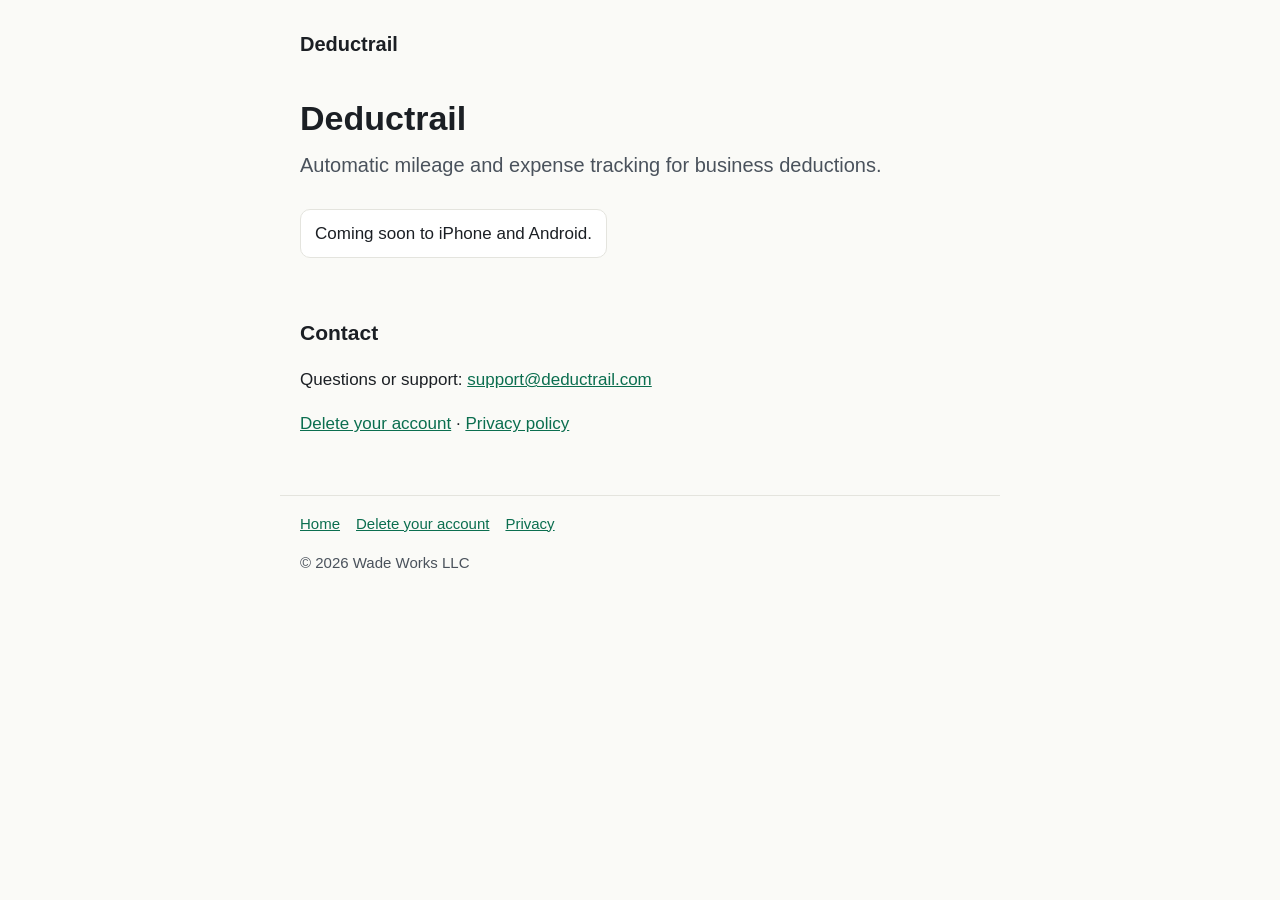
==== index.html @ d287986d "Deductrail static site: landing, delete-account, privacy placeholder" ====
<!doctype html>
<html lang="en">
<head>
  <meta charset="utf-8">
  <meta name="viewport" content="width=device-width, initial-scale=1">
  <title>Deductrail: mileage and expense tracking</title>
  <meta name="description" content="Automatic mileage and expense tracking for business deductions.">
  <meta name="referrer" content="no-referrer">
  <link rel="stylesheet" href="/style.css">
</head>
<body>
  <header><a class="brand" href="/">Deductrail</a></header>
  <main>
    <h1>Deductrail</h1>
    <p class="lede">Automatic mileage and expense tracking for business deductions.</p>
    <p class="note">Coming soon to iPhone and Android.</p>
    <h2>Contact</h2>
    <p>Questions or support: <a href="mailto:support@deductrail.com">support@deductrail.com</a></p>
    <p><a href="/delete-account/">Delete your account</a> · <a href="/privacy/">Privacy policy</a></p>
  </main>
  <footer>
    <nav><a href="/">Home</a><a href="/delete-account/">Delete your account</a><a href="/privacy/">Privacy</a></nav>
    <p>© 2026 Wade Works LLC</p>
  </footer>
</body>
</html>
---- style.css ----
:root{--ink:#1b1f24;--ink2:#4a525c;--bg:#fafaf7;--card:#fff;--line:#e4e4de;--accent:#0b6e4f}
*{box-sizing:border-box}
html{-webkit-text-size-adjust:100%}
body{margin:0;font:17px/1.6 -apple-system,BlinkMacSystemFont,"Segoe UI",Roboto,Helvetica,Arial,sans-serif;color:var(--ink);background:var(--bg)}
a{color:var(--accent)}
header,main,footer{max-width:720px;margin:0 auto;padding:0 20px}
header{padding-top:28px}
header a.brand{font-weight:700;font-size:20px;text-decoration:none;color:var(--ink)}
main{padding-top:24px;padding-bottom:40px}
h1{font-size:34px;line-height:1.2;margin:.4em 0 .3em}
h2{font-size:21px;margin:1.8em 0 .4em}
.lede{font-size:20px;color:var(--ink2);margin-top:0}
.note{display:inline-block;background:var(--card);border:1px solid var(--line);border-radius:10px;padding:10px 14px;margin:8px 0 20px}
ol,ul{padding-left:1.3em}
li{margin:.3em 0}
code,.mono{font-family:ui-monospace,SFMono-Regular,Menlo,Consolas,monospace;font-size:.95em;background:#eef0ea;padding:1px 5px;border-radius:4px}
footer{border-top:1px solid var(--line);padding-top:16px;padding-bottom:32px;color:var(--ink2);font-size:15px}
footer nav a{margin-right:16px}
@media (max-width:480px){body{font-size:16px}h1{font-size:28px}.lede{font-size:18px}}
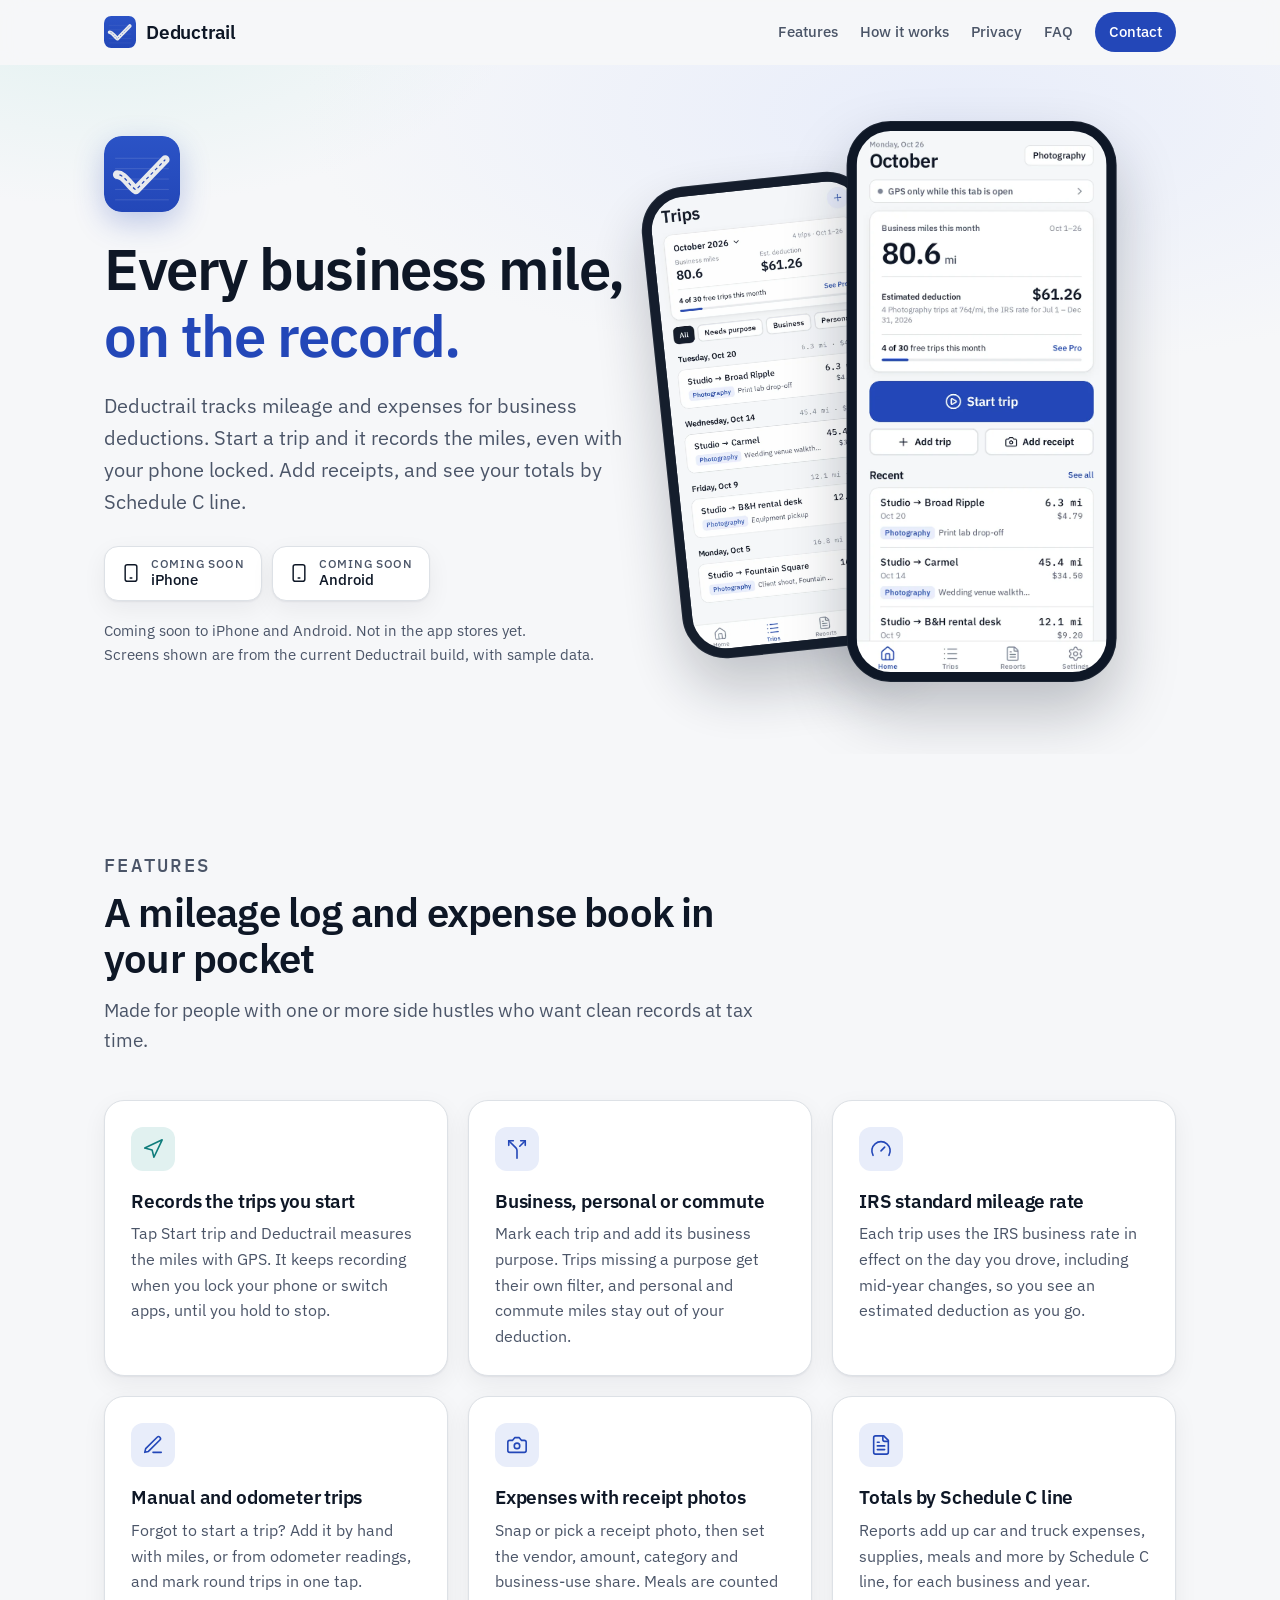
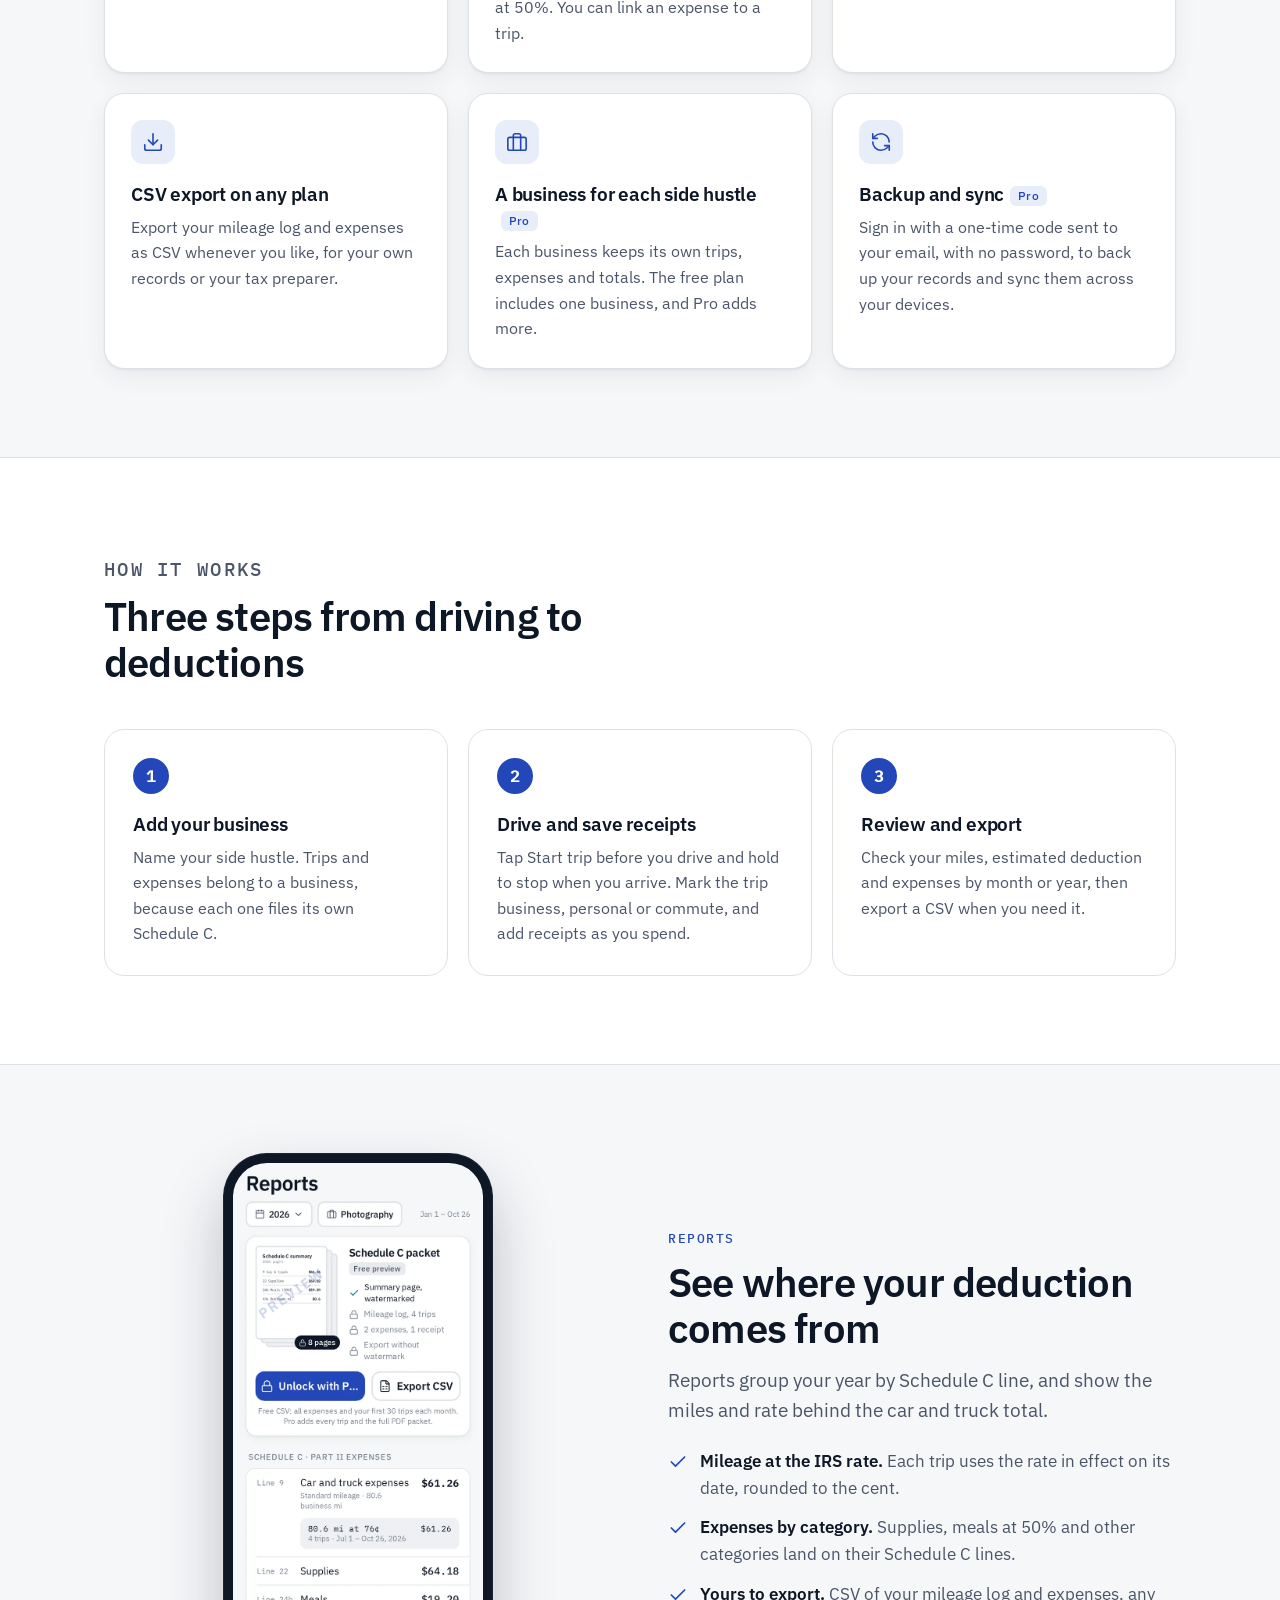
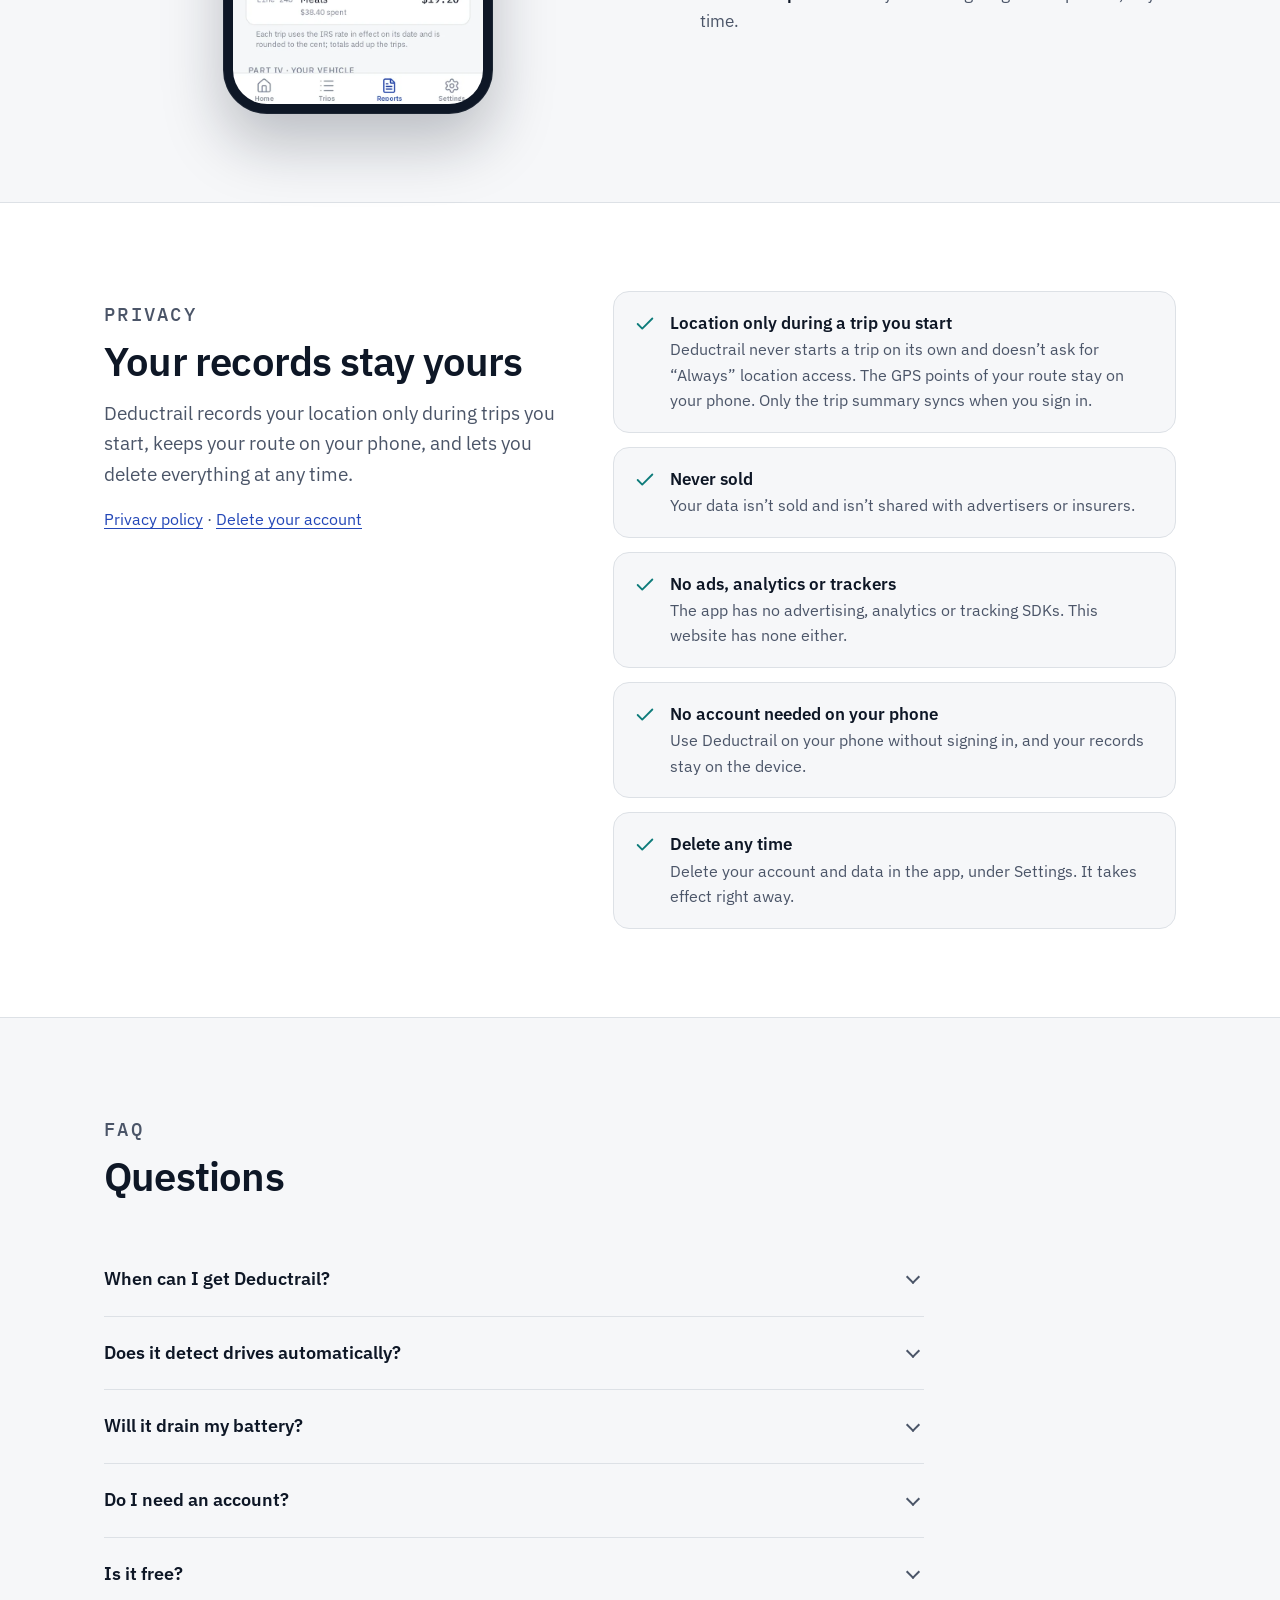
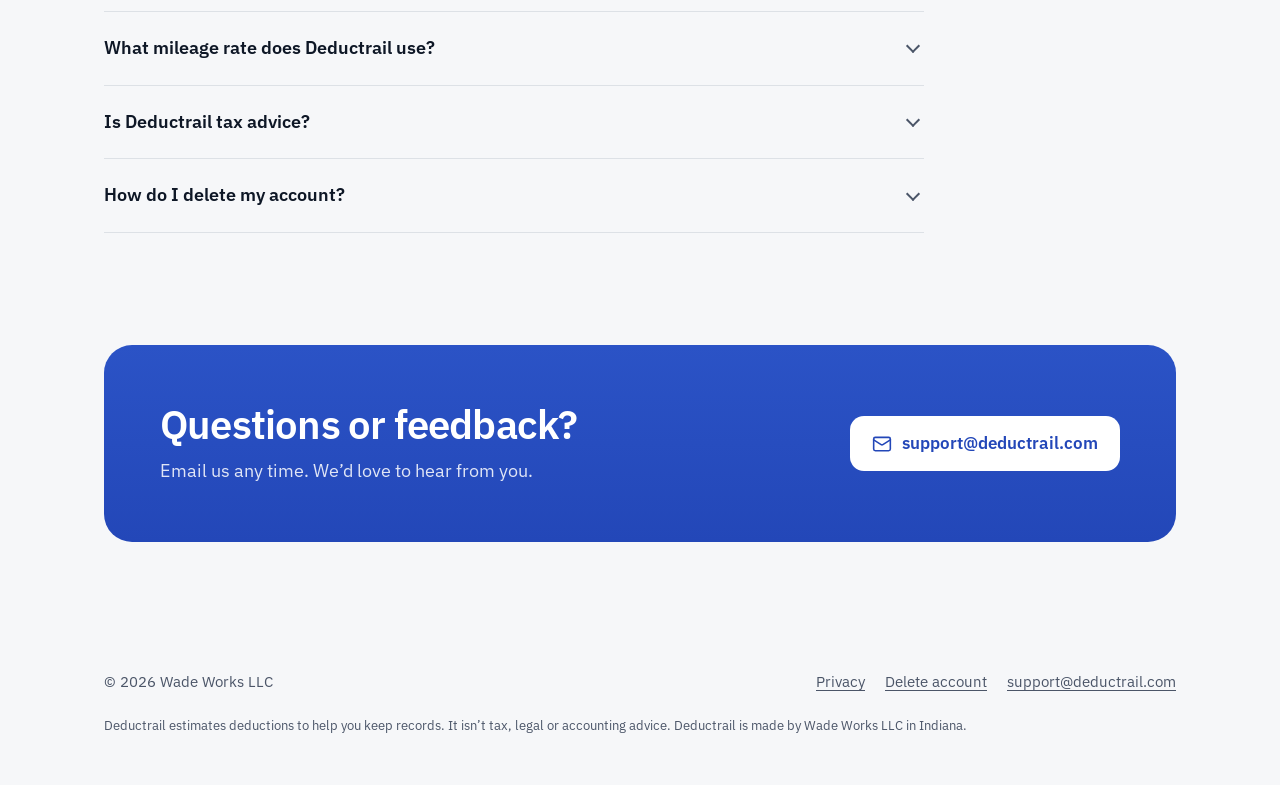
==== commit d3b6ff8f: "Redesign deductrail.com: brand styling, features, how it works, privacy, FAQ, app screens, OG image," ====
--- a/index.html
+++ b/index.html
@@ -1,26 +1,178 @@
 <!doctype html>
 <html lang="en">
 <head>
-  <meta charset="utf-8">
-  <meta name="viewport" content="width=device-width, initial-scale=1">
-  <title>Deductrail: mileage and expense tracking</title>
-  <meta name="description" content="Automatic mileage and expense tracking for business deductions.">
-  <meta name="referrer" content="no-referrer">
-  <link rel="stylesheet" href="/style.css">
+<meta charset="utf-8">
+<meta name="viewport" content="width=device-width, initial-scale=1">
+<title>Deductrail: mileage and expense tracking for business deductions</title>
+<meta name="description" content="Deductrail tracks your business mileage and expenses, with receipt photos, IRS standard rates and Schedule C totals. Coming soon to iPhone and Android.">
+<meta name="referrer" content="strict-origin-when-cross-origin">
+<meta name="theme-color" content="#2347B8" media="(prefers-color-scheme: light)">
+<meta name="theme-color" content="#0B0F16" media="(prefers-color-scheme: dark)">
+<link rel="canonical" href="https://deductrail.com/">
+<link rel="icon" href="/favicon.ico" sizes="32x32">
+<link rel="icon" href="/assets/img/favicon.svg" type="image/svg+xml">
+<link rel="apple-touch-icon" href="/assets/img/apple-touch-icon.png">
+<link rel="preload" href="/assets/fonts/IBMPlexSans_600SemiBold.woff2" as="font" type="font/woff2" crossorigin>
+<link rel="preload" href="/assets/fonts/IBMPlexSans_400Regular.woff2" as="font" type="font/woff2" crossorigin>
+<link rel="stylesheet" href="/assets/site.css">
+<meta property="og:type" content="website">
+<meta property="og:site_name" content="Deductrail">
+<meta property="og:title" content="Deductrail: mileage and expense tracking for business deductions">
+<meta property="og:description" content="Deductrail tracks your business mileage and expenses, with receipt photos, IRS standard rates and Schedule C totals. Coming soon to iPhone and Android.">
+<meta property="og:url" content="https://deductrail.com/">
+<meta property="og:image" content="https://deductrail.com/assets/img/og.png">
+<meta property="og:image:width" content="1200">
+<meta property="og:image:height" content="630">
+<meta property="og:image:alt" content="Deductrail app icon and the line: Every business mile, on the record.">
+<meta name="twitter:card" content="summary_large_image">
+<meta name="twitter:title" content="Deductrail: mileage and expense tracking for business deductions">
+<meta name="twitter:description" content="Deductrail tracks your business mileage and expenses, with receipt photos, IRS standard rates and Schedule C totals. Coming soon to iPhone and Android.">
+<meta name="twitter:image" content="https://deductrail.com/assets/img/og.png">
 </head>
 <body>
-  <header><a class="brand" href="/">Deductrail</a></header>
-  <main>
-    <h1>Deductrail</h1>
-    <p class="lede">Automatic mileage and expense tracking for business deductions.</p>
-    <p class="note">Coming soon to iPhone and Android.</p>
-    <h2>Contact</h2>
-    <p>Questions or support: <a href="mailto:support@deductrail.com">support@deductrail.com</a></p>
-    <p><a href="/delete-account/">Delete your account</a> · <a href="/privacy/">Privacy policy</a></p>
-  </main>
-  <footer>
-    <nav><a href="/">Home</a><a href="/delete-account/">Delete your account</a><a href="/privacy/">Privacy</a></nav>
+<a class="skip" href="#main">Skip to content</a>
+<header class="site-header">
+  <div class="wrap">
+    <a class="brand" href="/" aria-label="Deductrail home"><img src="/assets/img/icon-rounded.svg" alt="" width="32" height="32">Deductrail</a>
+    <nav class="nav" aria-label="Main">
+      <a href="/#features">Features</a>
+      <a href="/#how">How it works</a>
+      <a href="/#privacy">Privacy</a>
+      <a href="/#faq">FAQ</a>
+      <a class="cta" href="/#contact">Contact</a>
+    </nav>
+  </div>
+</header>
+<main id="main">
+<section class="hero" aria-labelledby="hero-title">
+  <div class="wrap">
+    <div>
+      <img class="app-icon" src="/assets/img/icon-rounded.svg" alt="Deductrail app icon" width="76" height="76">
+      <h1 id="hero-title">Every business mile,<br><span class="accent">on the record.</span></h1>
+      <p class="lede">Deductrail tracks mileage and expenses for business deductions. Start a trip and it records the miles, even with your phone locked. Add receipts, and see your totals by Schedule C line.</p>
+      <div class="chips" role="list" aria-label="Availability">
+        <span class="soon" role="listitem"><svg viewBox="0 0 24 24" aria-hidden="true" focusable="false" fill="none" stroke="currentColor" stroke-width="1.75" stroke-linecap="round"><rect x="5" y="2" width="14" height="20" rx="2.5"/><path d="M11 18h2"/></svg><span><small>Coming soon</small>iPhone</span></span>
+        <span class="soon" role="listitem"><svg viewBox="0 0 24 24" aria-hidden="true" focusable="false" fill="none" stroke="currentColor" stroke-width="1.75" stroke-linecap="round"><rect x="5" y="2" width="14" height="20" rx="2.5"/><path d="M11 18h2"/></svg><span><small>Coming soon</small>Android</span></span>
+      </div>
+      <p class="hero-note">Coming soon to iPhone and Android. Not in the app stores yet.<br>Screens shown are from the current Deductrail build, with sample data.</p>
+    </div>
+    <figure class="phones" style="margin:0">
+      <div class="phone back"><img src="/assets/img/screen-trips.webp" width="640" height="1385" alt="Deductrail Trips screen for October 2026 showing 80.6 business miles, a $61.26 estimated deduction and four trips grouped by day." fetchpriority="low"></div>
+      <div class="phone front"><img src="/assets/img/screen-home.webp" width="640" height="1385" alt="Deductrail Home screen showing 80.6 business miles this month, a $61.26 estimated deduction at 76 cents a mile, a Start trip button and recent trips."></div>
+    </figure>
+  </div>
+</section>
+
+<section id="features" aria-labelledby="features-title">
+  <div class="wrap">
+    <div class="section-head">
+      <p class="eyebrow">Features</p>
+      <h2 id="features-title">A mileage log and expense book in your pocket</h2>
+      <p>Made for people with one or more side hustles who want clean records at tax time.</p>
+    </div>
+    <div class="grid">
+      <article class="card"><div class="icon teal"><svg viewBox="0 0 24 24" aria-hidden="true" focusable="false"><polygon points="3 11 22 2 13 21 11 13 3 11"/></svg></div><h3>Records the trips you start</h3><p>Tap Start trip and Deductrail measures the miles with GPS. It keeps recording when you lock your phone or switch apps, until you hold to stop.</p></article>
+      <article class="card"><div class="icon "><svg viewBox="0 0 24 24" aria-hidden="true" focusable="false"><path d="M16 3h5v5"/><path d="M8 3H3v5"/><path d="M12 22v-8.3a4 4 0 0 0-1.172-2.872L3 3"/><path d="m15 9 6-6"/></svg></div><h3>Business, personal or commute</h3><p>Mark each trip and add its business purpose. Trips missing a purpose get their own filter, and personal and commute miles stay out of your deduction.</p></article>
+      <article class="card"><div class="icon "><svg viewBox="0 0 24 24" aria-hidden="true" focusable="false"><path d="m12 14 4-4"/><path d="M3.34 19a10 10 0 1 1 17.32 0"/></svg></div><h3>IRS standard mileage rate</h3><p>Each trip uses the IRS business rate in effect on the day you drove, including mid-year changes, so you see an estimated deduction as you go.</p></article>
+      <article class="card"><div class="icon "><svg viewBox="0 0 24 24" aria-hidden="true" focusable="false"><path d="M12 20h9"/><path d="M16.5 3.5a2.12 2.12 0 0 1 3 3L7 19l-4 1 1-4Z"/></svg></div><h3>Manual and odometer trips</h3><p>Forgot to start a trip? Add it by hand with miles, or from odometer readings, and mark round trips in one tap.</p></article>
+      <article class="card"><div class="icon "><svg viewBox="0 0 24 24" aria-hidden="true" focusable="false"><path d="M14.5 4h-5L7 7H4a2 2 0 0 0-2 2v9a2 2 0 0 0 2 2h16a2 2 0 0 0 2-2V9a2 2 0 0 0-2-2h-3l-2.5-3z"/><circle cx="12" cy="13" r="3"/></svg></div><h3>Expenses with receipt photos</h3><p>Snap or pick a receipt photo, then set the vendor, amount, category and business-use share. Meals are counted at 50%. You can link an expense to a trip.</p></article>
+      <article class="card"><div class="icon "><svg viewBox="0 0 24 24" aria-hidden="true" focusable="false"><path d="M15 2H6a2 2 0 0 0-2 2v16a2 2 0 0 0 2 2h12a2 2 0 0 0 2-2V7Z"/><path d="M14 2v4a2 2 0 0 0 2 2h4"/><path d="M16 13H8"/><path d="M16 17H8"/><path d="M10 9H8"/></svg></div><h3>Totals by Schedule C line</h3><p>Reports add up car and truck expenses, supplies, meals and more by Schedule C line, for each business and year.</p></article>
+      <article class="card"><div class="icon "><svg viewBox="0 0 24 24" aria-hidden="true" focusable="false"><path d="M21 15v4a2 2 0 0 1-2 2H5a2 2 0 0 1-2-2v-4"/><path d="m7 10 5 5 5-5"/><path d="M12 15V3"/></svg></div><h3>CSV export on any plan</h3><p>Export your mileage log and expenses as CSV whenever you like, for your own records or your tax preparer.</p></article>
+      <article class="card"><div class="icon "><svg viewBox="0 0 24 24" aria-hidden="true" focusable="false"><rect x="2" y="7" width="20" height="14" rx="2"/><path d="M16 21V5a2 2 0 0 0-2-2h-4a2 2 0 0 0-2 2v16"/></svg></div><h3>A business for each side hustle<span class="tag">Pro</span></h3><p>Each business keeps its own trips, expenses and totals. The free plan includes one business, and Pro adds more.</p></article>
+      <article class="card"><div class="icon "><svg viewBox="0 0 24 24" aria-hidden="true" focusable="false"><path d="M21 12a9 9 0 0 0-9-9 9.75 9.75 0 0 0-6.74 2.74L3 8"/><path d="M3 3v5h5"/><path d="M3 12a9 9 0 0 0 9 9 9.75 9.75 0 0 0 6.74-2.74L21 16"/><path d="M16 16h5v5"/></svg></div><h3>Backup and sync<span class="tag">Pro</span></h3><p>Sign in with a one-time code sent to your email, with no password, to back up your records and sync them across your devices.</p></article>
+    </div>
+  </div>
+</section>
+
+<section class="alt" id="how" aria-labelledby="how-title">
+  <div class="wrap">
+    <div class="section-head">
+      <p class="eyebrow">How it works</p>
+      <h2 id="how-title">Three steps from driving to deductions</h2>
+    </div>
+    <ol class="steps">
+      <li><h3>Add your business</h3><p>Name your side hustle. Trips and expenses belong to a business, because each one files its own Schedule C.</p></li>
+      <li><h3>Drive and save receipts</h3><p>Tap Start trip before you drive and hold to stop when you arrive. Mark the trip business, personal or commute, and add receipts as you spend.</p></li>
+      <li><h3>Review and export</h3><p>Check your miles, estimated deduction and expenses by month or year, then export a CSV when you need it.</p></li>
+    </ol>
+  </div>
+</section>
+
+<section aria-labelledby="report-title">
+  <div class="wrap split">
+    <div class="phone-col"><div class="phone"><img src="/assets/img/screen-reports.webp" width="640" height="1385" loading="lazy" alt="Deductrail Reports screen for 2026 listing Schedule C Part II lines: line 9 car and truck expenses $61.26, line 22 supplies $64.18 and line 24b meals $19.20."></div></div>
+    <div>
+      <p class="eyebrow">Reports</p>
+      <h2 id="report-title">See where your deduction comes from</h2>
+      <p class="muted" style="margin-top:14px;font-size:19px">Reports group your year by Schedule C line, and show the miles and rate behind the car and truck total.</p>
+      <ul>
+        <li><svg viewBox="0 0 24 24" aria-hidden="true" focusable="false"><path d="M20 6 9 17l-5-5"/></svg><span><b>Mileage at the IRS rate.</b> Each trip uses the rate in effect on its date, rounded to the cent.</span></li>
+        <li><svg viewBox="0 0 24 24" aria-hidden="true" focusable="false"><path d="M20 6 9 17l-5-5"/></svg><span><b>Expenses by category.</b> Supplies, meals at 50% and other categories land on their Schedule C lines.</span></li>
+        <li><svg viewBox="0 0 24 24" aria-hidden="true" focusable="false"><path d="M20 6 9 17l-5-5"/></svg><span><b>Yours to export.</b> CSV of your mileage log and expenses, any time.</span></li>
+      </ul>
+    </div>
+  </div>
+</section>
+
+<section class="alt" id="privacy" aria-labelledby="privacy-title">
+  <div class="wrap privacy">
+    <div class="section-head" style="margin-bottom:0">
+      <p class="eyebrow">Privacy</p>
+      <h2 id="privacy-title">Your records stay yours</h2>
+      <p>Deductrail records your location only during trips you start, keeps your route on your phone, and lets you delete everything at any time.</p>
+      <p style="margin-top:18px;font-size:16px"><a href="/privacy/">Privacy policy</a> · <a href="/delete-account/">Delete your account</a></p>
+    </div>
+    <ul class="checks">
+        <li><svg viewBox="0 0 24 24" aria-hidden="true" focusable="false"><path d="M20 6 9 17l-5-5"/></svg><div><b>Location only during a trip you start</b><span>Deductrail never starts a trip on its own and doesn’t ask for “Always” location access. The GPS points of your route stay on your phone. Only the trip summary syncs when you sign in.</span></div></li>
+        <li><svg viewBox="0 0 24 24" aria-hidden="true" focusable="false"><path d="M20 6 9 17l-5-5"/></svg><div><b>Never sold</b><span>Your data isn’t sold and isn’t shared with advertisers or insurers.</span></div></li>
+        <li><svg viewBox="0 0 24 24" aria-hidden="true" focusable="false"><path d="M20 6 9 17l-5-5"/></svg><div><b>No ads, analytics or trackers</b><span>The app has no advertising, analytics or tracking SDKs. This website has none either.</span></div></li>
+        <li><svg viewBox="0 0 24 24" aria-hidden="true" focusable="false"><path d="M20 6 9 17l-5-5"/></svg><div><b>No account needed on your phone</b><span>Use Deductrail on your phone without signing in, and your records stay on the device.</span></div></li>
+        <li><svg viewBox="0 0 24 24" aria-hidden="true" focusable="false"><path d="M20 6 9 17l-5-5"/></svg><div><b>Delete any time</b><span>Delete your account and data in the app, under Settings. It takes effect right away.</span></div></li>
+    </ul>
+  </div>
+</section>
+
+<section id="faq" aria-labelledby="faq-title">
+  <div class="wrap">
+    <div class="section-head">
+      <p class="eyebrow">FAQ</p>
+      <h2 id="faq-title">Questions</h2>
+    </div>
+    <div class="faq">
+      <details><summary>When can I get Deductrail?</summary><p>Deductrail is coming soon to iPhone and Android. It isn’t in the App Store or Google Play yet. We’ll post the links here when it is.</p></details>
+      <details><summary>Does it detect drives automatically?</summary><p>No. Deductrail records only the trips you start, so nothing is recorded by surprise. Once a trip is running, it keeps recording when you lock your phone or switch apps. On iPhone the blue location indicator stays on, and on Android a notification stays up, until you end the trip. You can also add trips by hand or from odometer readings.</p></details>
+      <details><summary>Will it drain my battery?</summary><p>GPS runs only while a trip you started is recording. When no trip is running, Deductrail doesn’t use your location.</p></details>
+      <details><summary>Do I need an account?</summary><p>Not on your phone. Your records stay on the device. If you want backup and sync across devices, sign in with a one-time code sent to your email. There’s no password to remember.</p></details>
+      <details><summary>Is it free?</summary><p>There’s a free plan with unlimited expenses, one business and CSV export. Free reports and exports include your first 30 trips each month, and every trip is still saved. Deductrail Pro adds unlimited trips, more businesses, and backup and sync. The app shows the price before you buy.</p></details>
+      <details><summary>What mileage rate does Deductrail use?</summary><p>The IRS standard mileage rate for business, based on the date of each trip. For 2026 that’s 72.5¢ a mile from January 1 to June 30 and 76¢ a mile from July 1 to December 31.</p></details>
+      <details><summary>Is Deductrail tax advice?</summary><p>No. Deductrail helps you keep mileage and expense records and estimates your deduction. Check with a tax professional about your situation.</p></details>
+      <details><summary>How do I delete my account?</summary><p>In the app, go to Settings, then Delete account and data. You can also email privacy@deductrail.com. See <a href="/delete-account/">Delete your account</a> for details.</p></details>
+    </div>
+  </div>
+</section>
+
+<section id="contact" aria-labelledby="contact-title" style="padding-top:24px">
+  <div class="wrap">
+    <div class="contact">
+      <div>
+        <h2 id="contact-title">Questions or feedback?</h2>
+        <p>Email us any time. We’d love to hear from you.</p>
+      </div>
+      <a class="btn light" href="mailto:support@deductrail.com"><svg viewBox="0 0 24 24" aria-hidden="true" focusable="false"><rect x="2" y="4" width="20" height="16" rx="2"/><path d="m22 7-8.97 5.7a1.94 1.94 0 0 1-2.06 0L2 7"/></svg>support@deductrail.com</a>
+    </div>
+  </div>
+</section>
+</main>
+<footer class="site-footer">
+  <div class="wrap">
     <p>© 2026 Wade Works LLC</p>
-  </footer>
+    <nav aria-label="Footer">
+      <a href="/privacy/">Privacy</a>
+      <a href="/delete-account/">Delete account</a>
+      <a href="mailto:support@deductrail.com">support@deductrail.com</a>
+    </nav>
+    <p class="fine">Deductrail estimates deductions to help you keep records. It isn’t tax, legal or accounting advice. Deductrail is made by Wade Works LLC in Indiana.</p>
+  </div>
+</footer>
 </body>
 </html>
--- a/assets/site.css
+++ b/assets/site.css
@@ -0,0 +1,186 @@
+@font-face{font-family:"IBM Plex Sans";font-weight:400;font-style:normal;font-display:swap;src:url(/assets/fonts/IBMPlexSans_400Regular.woff2) format("woff2")}
+@font-face{font-family:"IBM Plex Sans";font-weight:500;font-style:normal;font-display:swap;src:url(/assets/fonts/IBMPlexSans_500Medium.woff2) format("woff2")}
+@font-face{font-family:"IBM Plex Sans";font-weight:600;font-style:normal;font-display:swap;src:url(/assets/fonts/IBMPlexSans_600SemiBold.woff2) format("woff2")}
+@font-face{font-family:"IBM Plex Mono";font-weight:400;font-style:normal;font-display:swap;src:url(/assets/fonts/IBMPlexMono_400Regular.woff2) format("woff2")}
+@font-face{font-family:"IBM Plex Mono";font-weight:500;font-style:normal;font-display:swap;src:url(/assets/fonts/IBMPlexMono_500Medium.woff2) format("woff2")}
+
+:root{
+  --bg:#F6F7F9;--surface:#FFFFFF;--inset:#EEF0F3;--silver:#E8EAED;--hairline:#DDE1E6;
+  --ink:#0E1726;--muted:#4B5568;--accent:#2347B8;--accent-top:#2B53C6;--accent-text:#2347B8;--accent-tint:#E8EDFA;
+  --button:#2347B8;--on-accent:#fff;--teal:#0E7C7B;--teal-tint:#E1F1F0;--danger:#B42318;--danger-tint:#FBEAE8;
+  --shadow:0 1px 2px rgba(14,23,38,.06),0 8px 24px rgba(14,23,38,.06);
+  --radius:20px;--max:1120px;
+  --sans:"IBM Plex Sans",-apple-system,BlinkMacSystemFont,"Segoe UI",Roboto,Helvetica,Arial,sans-serif;
+  --mono:"IBM Plex Mono",ui-monospace,SFMono-Regular,Menlo,Consolas,monospace;
+  color-scheme:light dark;
+}
+@media (prefers-color-scheme:dark){:root{
+  --bg:#0B0F16;--surface:#141A23;--inset:#1B2230;--silver:#2A3240;--hairline:#262E3B;
+  --ink:#E8EAED;--muted:#A3ACBA;--accent:#7F9CFF;--accent-text:#8FA8FF;--accent-tint:#1A2547;
+  --button:#3A5FD9;--teal:#3CC4BE;--teal-tint:#11302F;--danger:#FF6B5E;--danger-tint:#3A1715;
+  --shadow:0 1px 2px rgba(0,0,0,.3),0 8px 24px rgba(0,0,0,.25);
+}}
+*,*::before,*::after{box-sizing:border-box}
+html{-webkit-text-size-adjust:100%;scroll-behavior:smooth}
+@media (prefers-reduced-motion:reduce){html{scroll-behavior:auto}}
+body{margin:0;font:400 17px/1.6 var(--sans);color:var(--ink);background:var(--bg);-webkit-font-smoothing:antialiased;font-variant-numeric:tabular-nums}
+img{max-width:100%;height:auto;display:block}
+a{color:var(--accent-text);text-underline-offset:3px}
+a:hover{text-decoration-thickness:2px}
+:focus-visible{outline:3px solid var(--accent);outline-offset:3px;border-radius:6px}
+.wrap{max-width:var(--max);margin:0 auto;padding:0 24px}
+.skip{position:absolute;left:-999px;top:8px;background:var(--surface);padding:8px 14px;border-radius:8px;z-index:10}
+.skip:focus{left:12px}
+.mono{font-family:var(--mono)}
+h1,h2,h3{font-weight:600;line-height:1.15;margin:0}
+h1{font-size:clamp(36px,5.4vw,58px);letter-spacing:-.025em}
+h2{font-size:clamp(28px,3.6vw,40px);letter-spacing:-.02em}
+h3{font-size:19px;letter-spacing:-.01em;line-height:1.3}
+p{margin:0}
+
+/* header */
+.site-header{position:sticky;top:0;z-index:5;background:color-mix(in srgb,var(--bg) 86%,transparent);backdrop-filter:saturate(1.4) blur(12px);-webkit-backdrop-filter:saturate(1.4) blur(12px);border-bottom:1px solid transparent}
+.site-header .wrap{display:flex;align-items:center;justify-content:space-between;height:64px;gap:16px}
+.brand{display:flex;align-items:center;gap:10px;text-decoration:none;color:var(--ink);font-weight:600;font-size:19px;letter-spacing:-.01em}
+.brand img{width:32px;height:32px}
+.nav{display:flex;gap:22px;align-items:center;font-size:15px;font-weight:500}
+.nav a{color:var(--muted);text-decoration:none}
+.nav a:hover{color:var(--ink)}
+.nav .cta{color:var(--on-accent);background:var(--button);padding:8px 14px;border-radius:999px}
+.nav .cta:hover{color:var(--on-accent);filter:brightness(1.08)}
+@media (max-width:720px){.nav a:not(.cta){display:none}}
+
+/* hero */
+.hero{position:relative;overflow:hidden;padding:56px 0 72px}
+.hero::before{content:"";position:absolute;inset:-20% -10% auto -10%;height:620px;background:radial-gradient(60% 60% at 70% 30%,var(--accent-tint),transparent 70%),radial-gradient(40% 50% at 15% 10%,var(--teal-tint),transparent 70%);z-index:-1}
+.hero .wrap{display:grid;grid-template-columns:1.05fr .95fr;gap:48px;align-items:center}
+.app-icon{width:76px;height:76px;border-radius:18px;box-shadow:0 10px 30px rgba(35,71,184,.28);margin-bottom:24px}
+.hero .lede{font-size:20px;color:var(--muted);margin:20px 0 28px;max-width:34em}
+.accent{color:var(--accent-text)}
+.chips{display:flex;flex-wrap:wrap;gap:10px}
+.soon{display:inline-flex;align-items:center;gap:10px;padding:10px 16px;border-radius:14px;background:var(--surface);border:1px solid var(--hairline);box-shadow:var(--shadow);font-weight:500;font-size:15px;color:var(--ink)}
+.soon svg{width:20px;height:20px;flex:none}
+.soon small{display:block;font-size:12px;font-weight:500;color:var(--muted);line-height:1.2;text-transform:uppercase;letter-spacing:.06em}
+.soon span{line-height:1.25}
+.hero-note{margin-top:18px;font-size:15px;color:var(--muted)}
+
+/* phones */
+.phones{position:relative;display:flex;justify-content:center;align-items:flex-end;min-height:560px}
+.phone{position:relative;width:270px;border-radius:44px;padding:10px;background:#0E1726;box-shadow:0 30px 60px rgba(14,23,38,.25),0 0 0 1px rgba(255,255,255,.06) inset}
+.phone img{width:100%;height:auto;border-radius:34px;background:#F6F7F9}
+.phone.back{position:absolute;width:230px;left:50%;transform:translateX(-118%) rotate(-6deg);bottom:30px;opacity:.97}
+.phone.front{z-index:1;transform:translateX(18%)}
+figcaption.shot-note{font-size:13px;color:var(--muted);text-align:center;margin-top:18px}
+
+/* sections */
+section{padding:88px 0}
+.eyebrow{font:500 13px/1 var(--mono);text-transform:uppercase;letter-spacing:.12em;color:var(--accent-text);margin-bottom:14px}
+.section-head{max-width:680px;margin-bottom:44px}
+.section-head p{color:var(--muted);font-size:19px;margin-top:14px}
+.alt{background:var(--surface);border-block:1px solid var(--hairline)}
+
+.grid{display:grid;grid-template-columns:repeat(3,1fr);gap:20px}
+.card{background:var(--surface);border:1px solid var(--hairline);border-radius:var(--radius);padding:26px;box-shadow:var(--shadow)}
+.alt .card{background:var(--bg);box-shadow:none}
+.card p{color:var(--muted);margin-top:8px;font-size:16px}
+.icon{width:44px;height:44px;border-radius:12px;display:grid;place-items:center;background:var(--accent-tint);color:var(--accent);margin-bottom:18px}
+.icon.teal{background:var(--teal-tint);color:var(--teal)}
+.icon svg{width:22px;height:22px;fill:none;stroke:currentColor;stroke-width:1.75;stroke-linecap:round;stroke-linejoin:round}
+.tag{display:inline-block;font:500 12px/1 var(--sans);padding:4px 8px;border-radius:6px;background:var(--accent-tint);color:var(--accent-text);vertical-align:middle;margin-left:6px;letter-spacing:.02em}
+
+/* steps */
+.steps{display:grid;grid-template-columns:repeat(3,1fr);gap:20px;counter-reset:s;list-style:none;padding:0;margin:0}
+.steps li{position:relative;padding:28px;border-radius:var(--radius);background:var(--surface);border:1px solid var(--hairline)}
+.steps li::before{counter-increment:s;content:counter(s);display:grid;place-items:center;width:36px;height:36px;border-radius:50%;background:var(--button);color:var(--on-accent);font:600 16px/1 var(--mono);margin-bottom:18px}
+.steps p{color:var(--muted);margin-top:8px;font-size:16px}
+
+/* split */
+.split{display:grid;grid-template-columns:1fr 1fr;gap:56px;align-items:center}
+.split .phone{margin:0 auto}
+.split ul{margin:22px 0 0;padding:0;list-style:none;display:grid;gap:12px}
+.split li{display:flex;gap:12px;color:var(--muted)}
+.split li b{color:var(--ink);font-weight:600}
+.split li svg{flex:none;width:20px;height:20px;margin-top:4px;stroke:var(--accent);fill:none;stroke-width:2;stroke-linecap:round;stroke-linejoin:round}
+/* showcase */
+.showcase{display:grid;grid-template-columns:repeat(3,1fr);gap:28px;align-items:start}
+.showcase figure{margin:0;text-align:center}
+.showcase .phone{width:100%;max-width:260px;margin:0 auto}
+.showcase figcaption{margin-top:18px;font-weight:500}
+.showcase figcaption span{display:block;font-weight:400;color:var(--muted);font-size:15px}
+
+/* privacy */
+.privacy{display:grid;grid-template-columns:.9fr 1.1fr;gap:48px;align-items:start}
+.checks{list-style:none;padding:0;margin:0;display:grid;gap:14px}
+.checks li{display:flex;gap:14px;padding:18px 20px;background:var(--surface);border:1px solid var(--hairline);border-radius:16px}
+.alt .checks li{background:var(--bg)}
+.checks svg{flex:none;width:22px;height:22px;margin-top:3px;stroke:var(--teal);fill:none;stroke-width:2;stroke-linecap:round;stroke-linejoin:round}
+.checks b{font-weight:600}
+.checks span{color:var(--muted);display:block;font-size:16px}
+
+/* faq */
+.faq{max-width:820px}
+details{border-bottom:1px solid var(--hairline);padding:4px 0}
+summary{cursor:pointer;list-style:none;padding:18px 40px 18px 0;font-weight:600;font-size:18px;position:relative}
+summary::-webkit-details-marker{display:none}
+summary::after{content:"";position:absolute;right:6px;top:50%;width:10px;height:10px;border-right:2px solid var(--muted);border-bottom:2px solid var(--muted);transform:translateY(-70%) rotate(45deg);transition:transform .2s}
+details[open] summary::after{transform:translateY(-30%) rotate(-135deg)}
+details p{color:var(--muted);padding:0 0 20px;max-width:46em}
+
+/* contact */
+.contact{background:linear-gradient(180deg,#2B53C6,#2347B8);color:#fff;border-radius:28px;padding:56px;display:flex;justify-content:space-between;align-items:center;gap:32px;flex-wrap:wrap}
+.contact h2{color:#fff}
+.contact p{color:rgba(255,255,255,.86);margin-top:10px;font-size:18px}
+.btn{display:inline-flex;align-items:center;gap:10px;padding:14px 22px;border-radius:14px;font-weight:600;text-decoration:none;font-size:17px}
+.btn.light{background:#fff;color:#2347B8}
+.btn.light:hover{background:#E8EDFA}
+.btn.primary{background:var(--button);color:var(--on-accent)}
+.btn svg{width:20px;height:20px;fill:none;stroke:currentColor;stroke-width:1.9;stroke-linecap:round;stroke-linejoin:round}
+.contact .btn:focus-visible{outline-color:#fff}
+
+/* footer */
+.site-footer{padding:40px 0 48px;color:var(--muted);font-size:15px}
+.site-footer .wrap{display:flex;justify-content:space-between;align-items:center;gap:16px;flex-wrap:wrap}
+.site-footer nav{display:flex;gap:20px;flex-wrap:wrap}
+.site-footer nav a{color:var(--muted)}
+.site-footer .fine{flex-basis:100%;font-size:13px;margin-top:6px}
+
+/* doc pages */
+.doc{padding:56px 0 80px}
+.doc .wrap{max-width:780px}
+.doc h1{font-size:clamp(32px,4.6vw,46px)}
+.doc .lede{color:var(--muted);font-size:19px;margin-top:16px}
+.doc h2{font-size:24px;margin:44px 0 12px}
+.doc p,.doc li{color:var(--ink)}
+.doc p+p{margin-top:12px}
+.doc ol,.doc ul{padding-left:1.3em;margin:10px 0}
+.doc li{margin:6px 0}
+.panel{background:var(--surface);border:1px solid var(--hairline);border-radius:var(--radius);padding:24px 28px;margin-top:20px;box-shadow:var(--shadow)}
+.panel.danger{border-color:color-mix(in srgb,var(--danger) 35%,var(--hairline))}
+.path{display:flex;flex-wrap:wrap;gap:8px;align-items:center;margin:4px 0 6px}
+.path b{background:var(--inset);border:1px solid var(--hairline);padding:4px 10px;border-radius:8px;font-weight:500;font-size:15px}
+.path i{font-style:normal;color:var(--muted)}
+kbd{font:500 15px var(--mono);background:var(--inset);border:1px solid var(--hairline);border-bottom-width:2px;padding:1px 7px;border-radius:6px}
+.muted{color:var(--muted)}
+
+.notfound{min-height:62vh;display:grid;place-items:center;text-align:center;padding:72px 0}
+.notfound .code{font:500 15px var(--mono);color:var(--accent-text);letter-spacing:.1em}
+.notfound p{color:var(--muted);margin:14px 0 28px;font-size:19px}
+
+@media (max-width:960px){
+  .hero .wrap,.privacy,.split{grid-template-columns:1fr}
+  .split .phone-col{order:2}
+  .phones{min-height:500px;margin-top:8px}
+  .grid{grid-template-columns:repeat(2,1fr)}
+}
+@media (max-width:680px){
+  body{font-size:16px}
+  section{padding:64px 0}
+  .hero{padding:32px 0 48px}
+  .grid,.steps,.split{grid-template-columns:1fr}
+  .phone{width:230px}
+  .phone.back{display:none}
+  .phone.front{transform:none}
+  .phones{min-height:0}
+  .contact{padding:36px 26px}
+  .wrap{padding:0 20px}
+}
